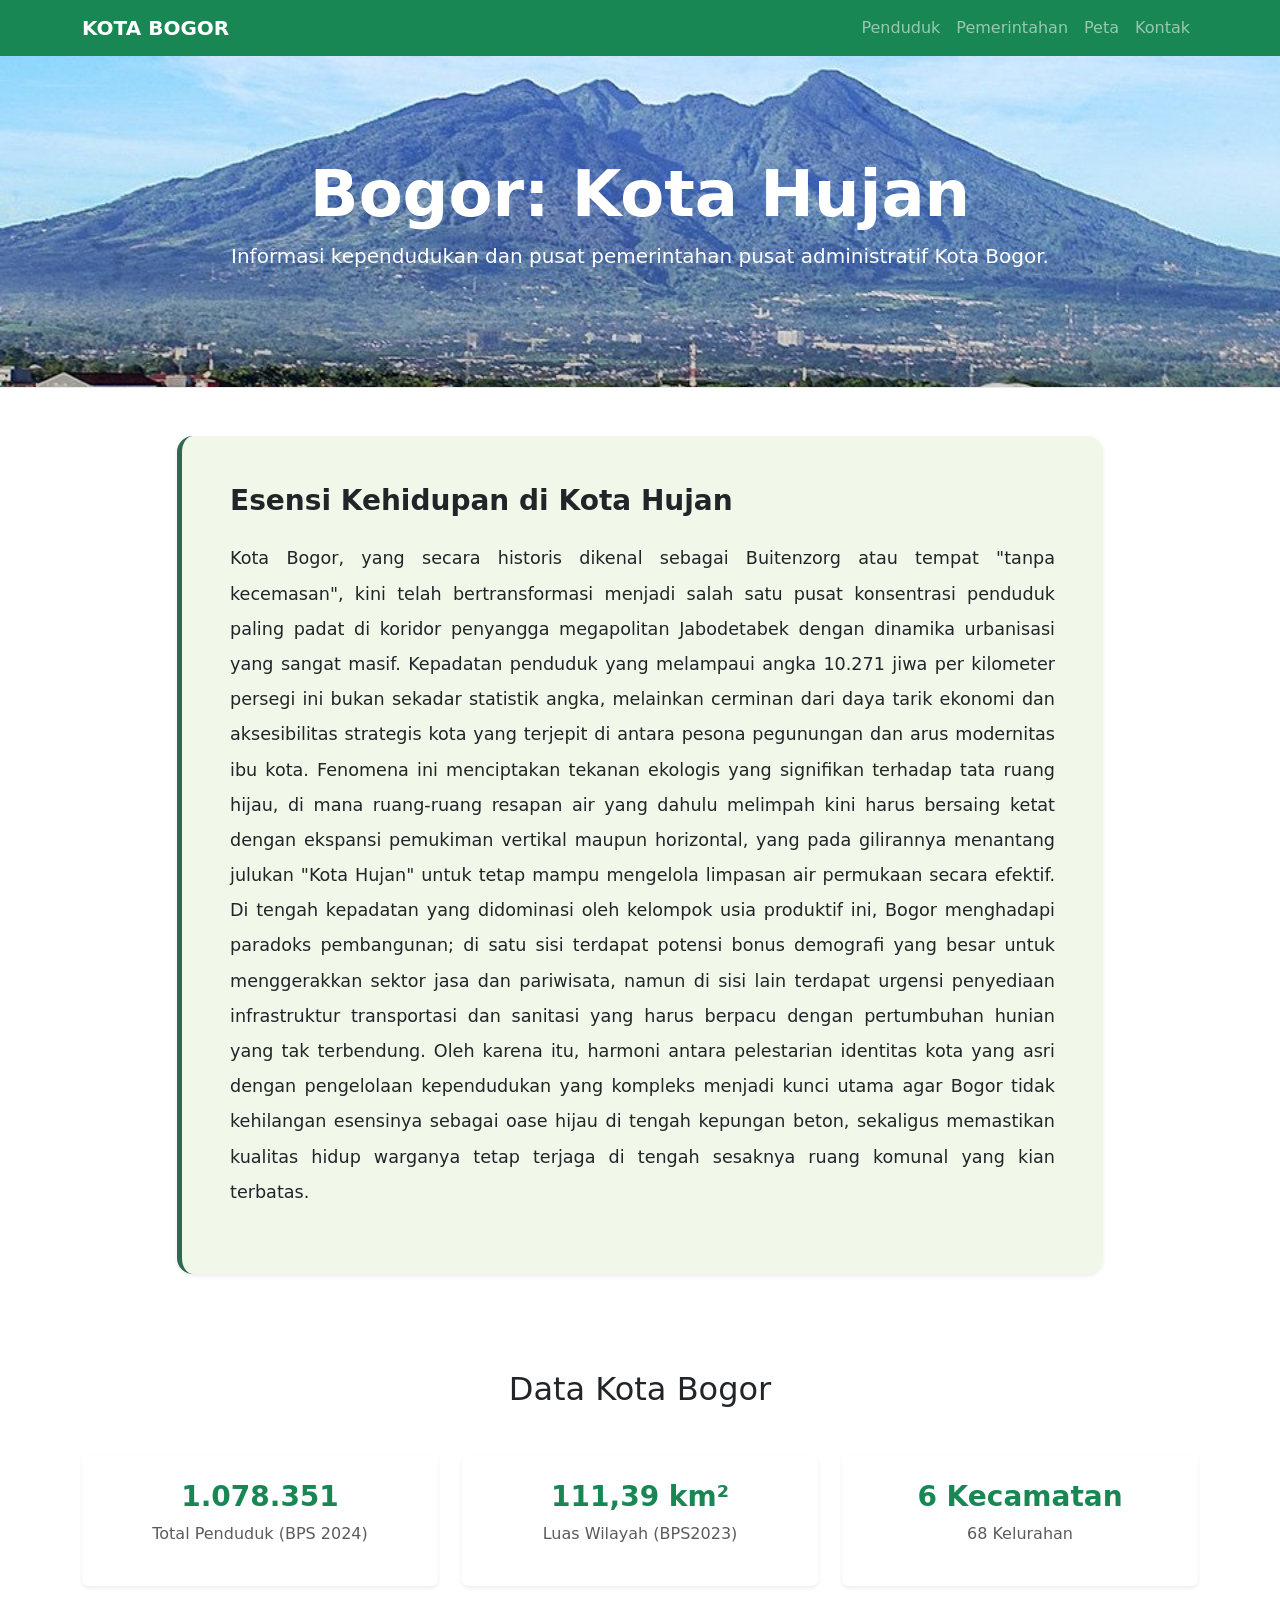
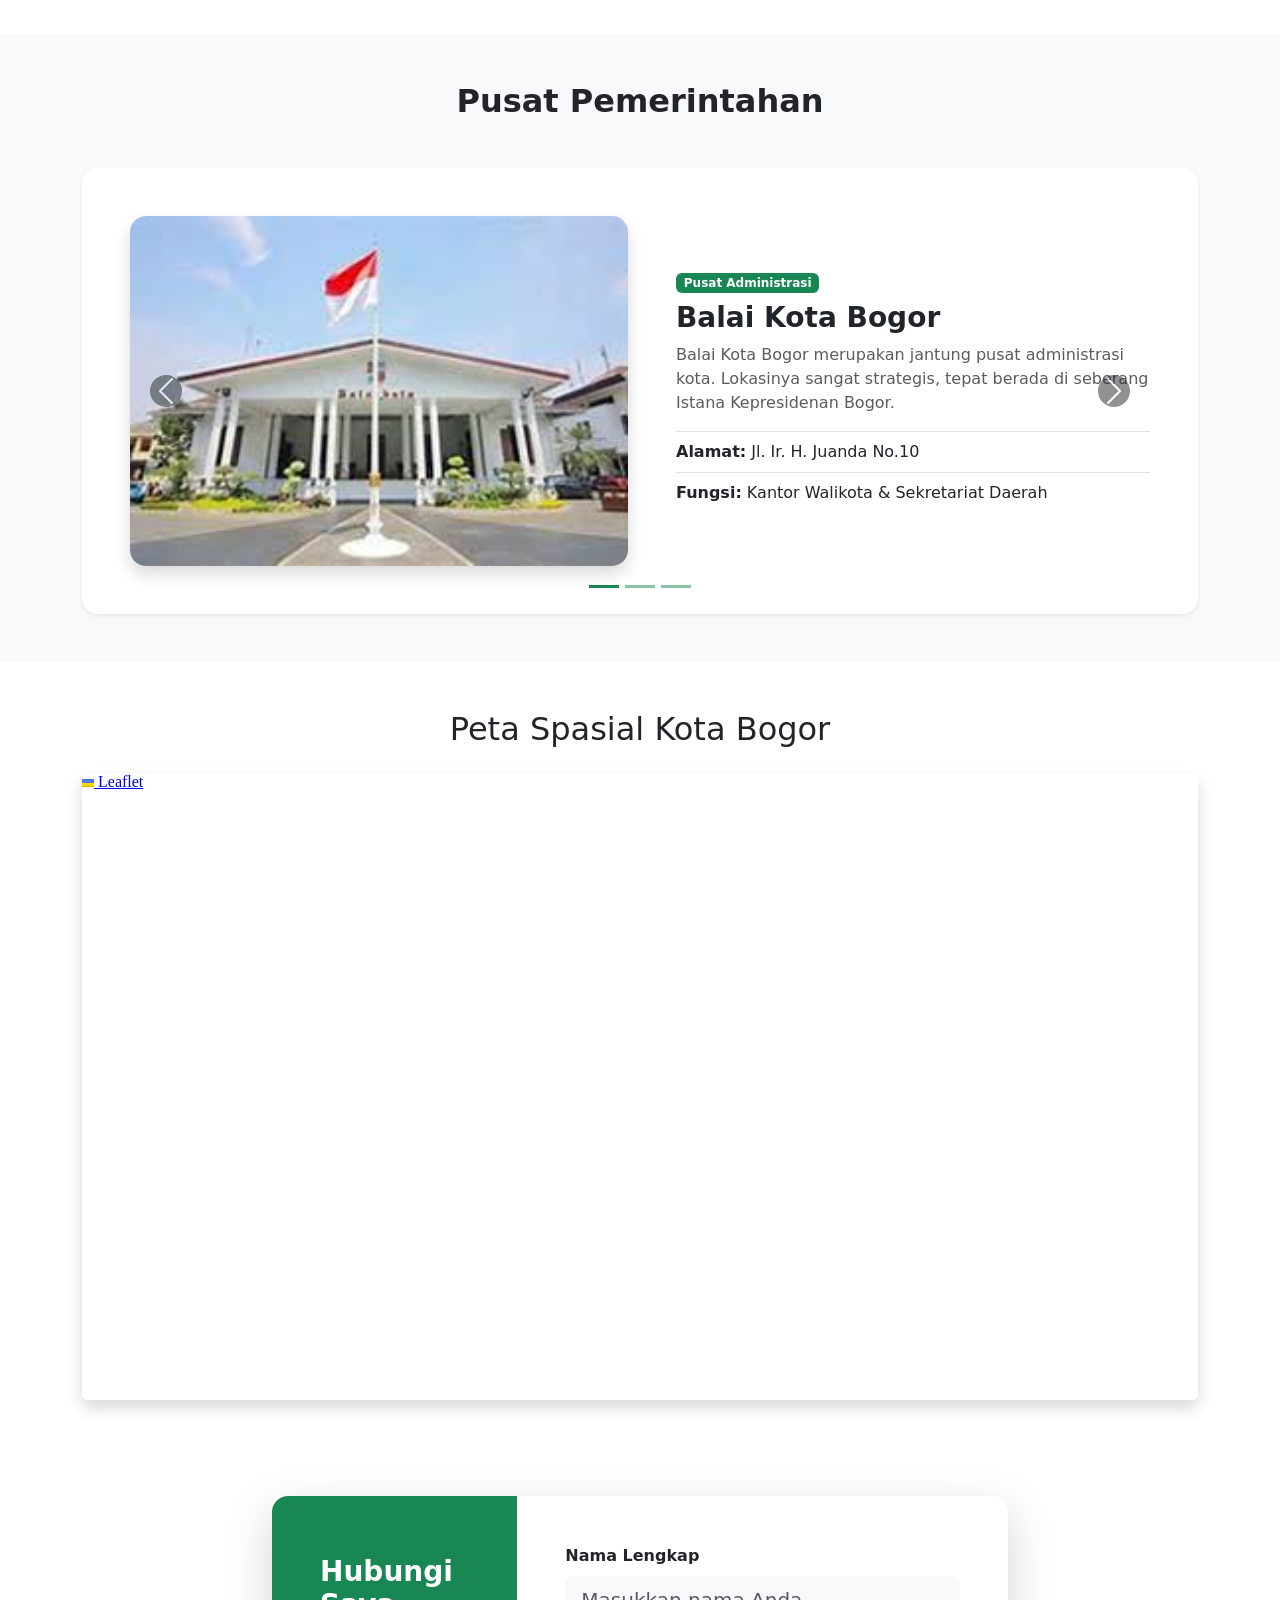
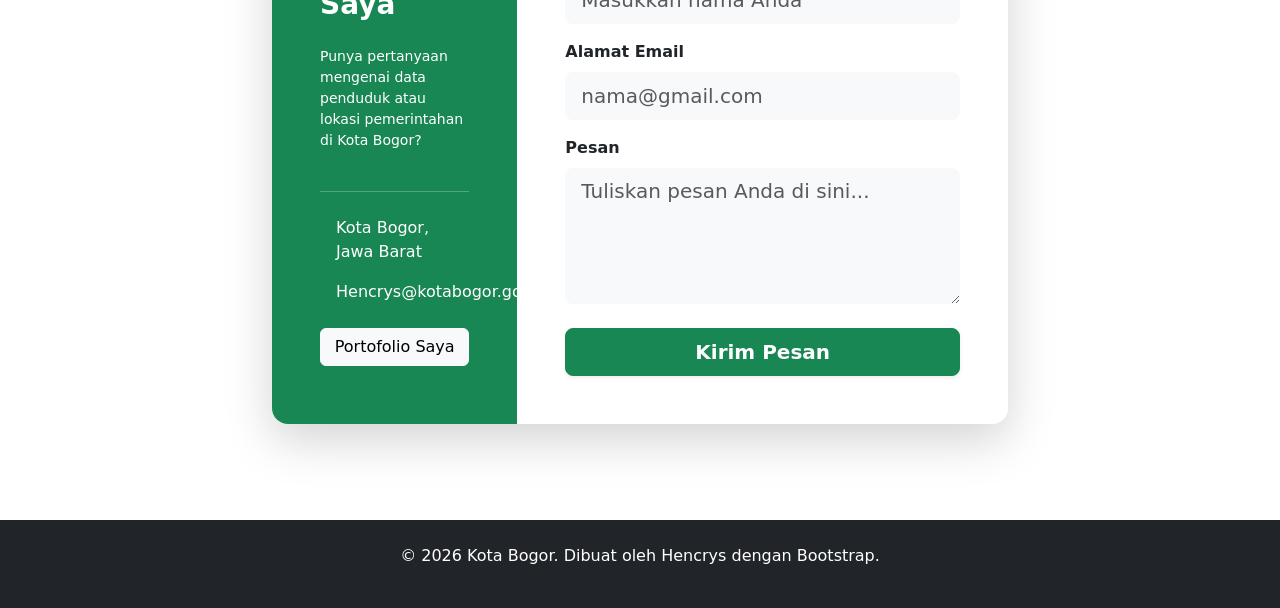
==== index.html @ b0afe28a "Add files via upload" ====
<!doctype html>
<html lang="id">
  <head>
    <meta charset="UTF-8" />
    <meta name="viewport" content="width=device-width, initial-scale=1.0" />
    <title>Profil Kota Bogor - Pemerintahan & Penduduk</title>
    <link rel="stylesheet" href="style.css" />
    <link href="https://cdn.jsdelivr.net/npm/bootstrap@5.3.8/dist/css/bootstrap.min.css" rel="stylesheet" integrity="sha384-sRIl4kxILFvY47J16cr9ZwB07vP4J8+LH7qKQnuqkuIAvNWLzeN8tE5YBujZqJLB" crossorigin="anonymous" />
    <title>Bootstrap demo</title>
  </head>
  <body>
    <nav class="navbar navbar-expand-lg navbar-dark bg-success sticky-top">
      <div class="container">
        <a class="navbar-brand fw-bold" href="#">KOTA BOGOR</a>
        <button class="navbar-toggler" type="button" data-bs-toggle="collapse" data-bs-target="#navbarNav">
          <span class="navbar-toggler-icon"></span>
        </button>
        <div class="collapse navbar-collapse" id="navbarNav">
          <ul class="navbar-nav ms-auto">
            <li class="nav-item"><a class="nav-link" href="#penduduk">Penduduk</a></li>
            <li class="nav-item"><a class="nav-link" href="#pemerintahan">Pemerintahan</a></li>
            <li class="nav-item"><a class="nav-link" href="#peta">Peta</a></li>
            <li class="nav-item"><a class="nav-link" href="#contact">Kontak</a></li>
          </ul>
        </div>
      </div>
    </nav>

    <header class="hero-section text-center">
      <div class="container">
        <h1 class="display-3 fw-bold">Bogor: Kota Hujan</h1>
        <p class="lead">Informasi kependudukan dan pusat pemerintahan pusat administratif Kota Bogor.</p>
      </div>
    </header>

    <section class="py-5" style="background-color: #ffffff; border-top: 1px solid #e9ecef">
      <div class="container">
        <div class="row">
          <div class="col-lg-10 mx-auto">
            <div class="p-4 p-md-5 rounded-4 shadow-sm" style="background-color: #f1f8e9; border-left: 5px solid #2d6a4f">
              <h3 class="fw-bold text-bogor mb-4">Esensi Kehidupan di Kota Hujan</h3>
              <p class="lead text-dark lh-lg" style="text-align: justify; font-size: 1.1rem">
                Kota Bogor, yang secara historis dikenal sebagai Buitenzorg atau tempat "tanpa kecemasan", kini telah bertransformasi menjadi salah satu pusat konsentrasi penduduk paling padat di koridor penyangga megapolitan Jabodetabek
                dengan dinamika urbanisasi yang sangat masif. Kepadatan penduduk yang melampaui angka 10.271 jiwa per kilometer persegi ini bukan sekadar statistik angka, melainkan cerminan dari daya tarik ekonomi dan aksesibilitas
                strategis kota yang terjepit di antara pesona pegunungan dan arus modernitas ibu kota. Fenomena ini menciptakan tekanan ekologis yang signifikan terhadap tata ruang hijau, di mana ruang-ruang resapan air yang dahulu melimpah
                kini harus bersaing ketat dengan ekspansi pemukiman vertikal maupun horizontal, yang pada gilirannya menantang julukan "Kota Hujan" untuk tetap mampu mengelola limpasan air permukaan secara efektif. Di tengah kepadatan yang
                didominasi oleh kelompok usia produktif ini, Bogor menghadapi paradoks pembangunan; di satu sisi terdapat potensi bonus demografi yang besar untuk menggerakkan sektor jasa dan pariwisata, namun di sisi lain terdapat urgensi
                penyediaan infrastruktur transportasi dan sanitasi yang harus berpacu dengan pertumbuhan hunian yang tak terbendung. Oleh karena itu, harmoni antara pelestarian identitas kota yang asri dengan pengelolaan kependudukan yang
                kompleks menjadi kunci utama agar Bogor tidak kehilangan esensinya sebagai oase hijau di tengah kepungan beton, sekaligus memastikan kualitas hidup warganya tetap terjaga di tengah sesaknya ruang komunal yang kian terbatas.
              </p>
            </div>
          </div>
        </div>
      </div>
    </section>

    <section id="penduduk" class="py-5">
      <div class="container">
        <h2 class="text-center mb-5">Data Kota Bogor</h2>
        <div class="row g-4 text-center">
          <div class="col-md-4">
            <div class="card card-stats border-0 shadow-sm p-4">
              <h3 class="text-success fw-bold">1.078.351</h3>
              <p class="text-muted">Total Penduduk (BPS 2024)</p>
            </div>
          </div>
          <div class="col-md-4">
            <div class="card card-stats border-0 shadow-sm p-4">
              <h3 class="text-success fw-bold">111,39 km²</h3>
              <p class="text-muted">Luas Wilayah (BPS2023)</p>
            </div>
          </div>
          <div class="col-md-4">
            <div class="card card-stats border-0 shadow-sm p-4">
              <h3 class="text-success fw-bold">6 Kecamatan</h3>
              <p class="text-muted">68 Kelurahan</p>
            </div>
          </div>
        </div>
      </div>
    </section>

    <section id="pemerintahan" class="py-5 bg-light">
      <div class="container">
        <h2 class="text-center mb-5 fw-bold">Pusat Pemerintahan</h2>

        <div id="pemerintahanCarousel" class="carousel slide" data-bs-ride="carousel">
          <div class="carousel-indicators">
            <button type="button" data-bs-target="#pemerintahanCarousel" data-bs-slide-to="0" class="active bg-success" aria-current="true" aria-label="Slide 1"></button>
            <button type="button" data-bs-target="#pemerintahanCarousel" data-bs-slide-to="1" class="bg-success" aria-label="Slide 2"></button>
            <button type="button" data-bs-target="#pemerintahanCarousel" data-bs-slide-to="2" class="bg-success" aria-label="Slide 3"></button>
          </div>

          <div class="carousel-inner shadow-sm bg-white rounded-4 p-4 p-lg-5">
            <div class="carousel-item active" data-bs-interval="5000">
              <div class="row align-items-center">
                <div class="col-lg-6">
                  <img src="balai_kota.jpg" class="img-fluid rounded-4 shadow" alt="Balai Kota Bogor" style="height: 350px; width: 100%; object-fit: cover" />
                </div>
                <div class="col-lg-6">
                  <div class="ps-lg-4 mt-4 mt-lg-0">
                    <span class="badge bg-success mb-2">Pusat Administrasi</span>
                    <h3 class="fw-bold">Balai Kota Bogor</h3>
                    <p class="text-muted">Balai Kota Bogor merupakan jantung pusat administrasi kota. Lokasinya sangat strategis, tepat berada di seberang Istana Kepresidenan Bogor.</p>
                    <ul class="list-group list-group-flush border-top">
                      <li class="list-group-item bg-transparent px-0"><strong>Alamat:</strong> Jl. Ir. H. Juanda No.10</li>
                      <li class="list-group-item bg-transparent px-0"><strong>Fungsi:</strong> Kantor Walikota & Sekretariat Daerah</li>
                    </ul>
                  </div>
                </div>
              </div>
            </div>

            <div class="carousel-item" data-bs-interval="5000">
              <div class="row align-items-center">
                <div class="col-lg-6">
                  <img src="DPRD.jpg" class="img-fluid rounded-4 shadow" alt="Gedung DPRD" style="height: 350px; width: 100%; object-fit: cover" />
                </div>
                <div class="col-lg-6">
                  <div class="ps-lg-4 mt-4 mt-lg-0">
                    <span class="badge bg-primary mb-2">Legislatif</span>
                    <h3 class="fw-bold">Gedung DPRD Kota Bogor</h3>
                    <p class="text-muted">Tempat para wakil rakyat merumuskan kebijakan daerah. Gedung ini memiliki fasilitas modern untuk mendukung kegiatan legislasi.</p>
                    <ul class="list-group list-group-flush border-top">
                      <li class="list-group-item bg-transparent px-0"><strong>Alamat:</strong> Jl. Pemuda No.189, Tanah Sareal</li>
                      <li class="list-group-item bg-transparent px-0"><strong>Fungsi:</strong> Kantor Legislatif & Rapat Paripurna</li>
                    </ul>
                  </div>
                </div>
              </div>
            </div>

            <div class="carousel-item" data-bs-interval="5000">
              <div class="row align-items-center">
                <div class="col-lg-6">
                  <img src="Polres.png" class="img-fluid rounded-4 shadow" alt="Bappeda" style="height: 350px; width: 100%; object-fit: cover" />
                </div>
                <div class="col-lg-6">
                  <div class="ps-lg-4 mt-4 mt-lg-0">
                    <span class="badge bg-warning text-dark mb-2">Keamanan</span>
                    <h3 class="fw-bold">Polres Bogor Kota</h3>
                    <p class="text-muted">Pusat komando kepolisian resor kota yang bertanggung jawab atas keamanan, ketertiban masyarakat, dan penegakan hukum di wilayah hukum Kota Bogor.</p>
                    <ul class="list-group list-group-flush border-top">
                      <li class="list-group-item bg-transparent px-0"><strong>Alamat:</strong> Jl. Kapten Muslihat No.18</li>
                      <li class="list-group-item bg-transparent px-0"><strong>Layanan:</strong> SIM, SKCK, & Pengaduan Masyarakat</li>
                    </ul>
                  </div>
                </div>
              </div>
            </div>
          </div>

          <button class="carousel-control-prev" type="button" data-bs-target="#pemerintahanCarousel" data-bs-slide="prev">
            <span class="carousel-control-prev-icon p-3 bg-dark rounded-circle" aria-hidden="true" style="width: 20px; height: 20px"></span>
            <span class="visually-hidden">Previous</span>
          </button>
          <button class="carousel-control-next" type="button" data-bs-target="#pemerintahanCarousel" data-bs-slide="next">
            <span class="carousel-control-next-icon p-3 bg-dark rounded-circle" aria-hidden="true" style="width: 20px; height: 20px"></span>
            <span class="visually-hidden">Next</span>
          </button>
        </div>
      </div>
    </section>

    <section id="peta" class="py-5">
      <div class="container">
        <h2 class="text-center mb-4">Peta Spasial Kota Bogor</h2>
        <div class="ratio ratio-16x9 shadow rounded overflow-hidden">
          <iframe src="qgis_bogor/index.html" title="Peta Bogor"></iframe>
        </div>
      </div>
    </section>

    <section id="contact" class="py-5">
      <div class="container">
        <div class="row justify-content-center">
          <div class="col-lg-8">
            <div class="card border-0 shadow-lg rounded-4 overflow-hidden">
              <div class="row g-0">
                <div class="col-md-4 bg-success text-white p-5 d-flex flex-column justify-content-center">
                  <h3 class="fw-bold mb-4">Hubungi Saya</h3>
                  <p class="small">Punya pertanyaan mengenai data penduduk atau lokasi pemerintahan di Kota Bogor?</p>
                  <hr class="my-4" />
                  <div class="d-flex mb-3">
                    <i class="bi bi-geo-alt-fill me-3"></i>
                    <span>Kota Bogor, Jawa Barat</span>
                  </div>
                  <div class="d-flex">
                    <i class="bi bi-envelope-fill me-3"></i>
                    <span>Hencrys@kotabogor.go.id</span>
                  </div>
                  <div>
                    <i class="bi bi-envelope-fill me-3"></i>
                  </div>
                  <a href="portofolio/index.html" class="btn btn-light">Portofolio Saya</a>
                </div>

                <div class="col-md-8 p-5 bg-white">
                  <form action="https://formspree.io/f/your-id-here" method="POST">
                    <div class="mb-3">
                      <label for="name" class="form-label fw-semibold">Nama Lengkap</label>
                      <input type="text" name="name" class="form-control form-control-lg bg-light border-0" id="name" placeholder="Masukkan nama Anda" required />
                    </div>
                    <div class="mb-3">
                      <label for="email" class="form-label fw-semibold">Alamat Email</label>
                      <input type="email" name="email" class="form-control form-control-lg bg-light border-0" id="email" placeholder="nama@gmail.com" required />
                    </div>
                    <div class="mb-4">
                      <label for="message" class="form-label fw-semibold">Pesan</label>
                      <textarea name="message" class="form-control form-control-lg bg-light border-0" id="message" rows="4" placeholder="Tuliskan pesan Anda di sini..." required></textarea>
                    </div>
                    <button type="submit" class="btn btn-success btn-lg w-100 fw-bold shadow-sm">Kirim Pesan</button>
                  </form>
                </div>
              </div>
            </div>
          </div>
        </div>
      </div>
    </section>

    <footer class="bg-dark text-white py-4 mt-5">
      <div class="container text-center">
        <p>&copy; 2026 Kota Bogor. Dibuat oleh Hencrys dengan Bootstrap.</p>
      </div>
    </footer>

    <script src="https://cdn.jsdelivr.net/npm/bootstrap@5.3.0/dist/js/bootstrap.bundle.min.js"></script>
  </body>
</html>
---- style.css ----
.hero-section {
  background: url(./banner_kota_bogor.jpg);
  background-size: cover;
  color: white;
  padding: 100px 0;
}
.card-stats {
  transition: transform 0.3s;
}
.card-stats:hover {
  transform: translateY(-10px);
}
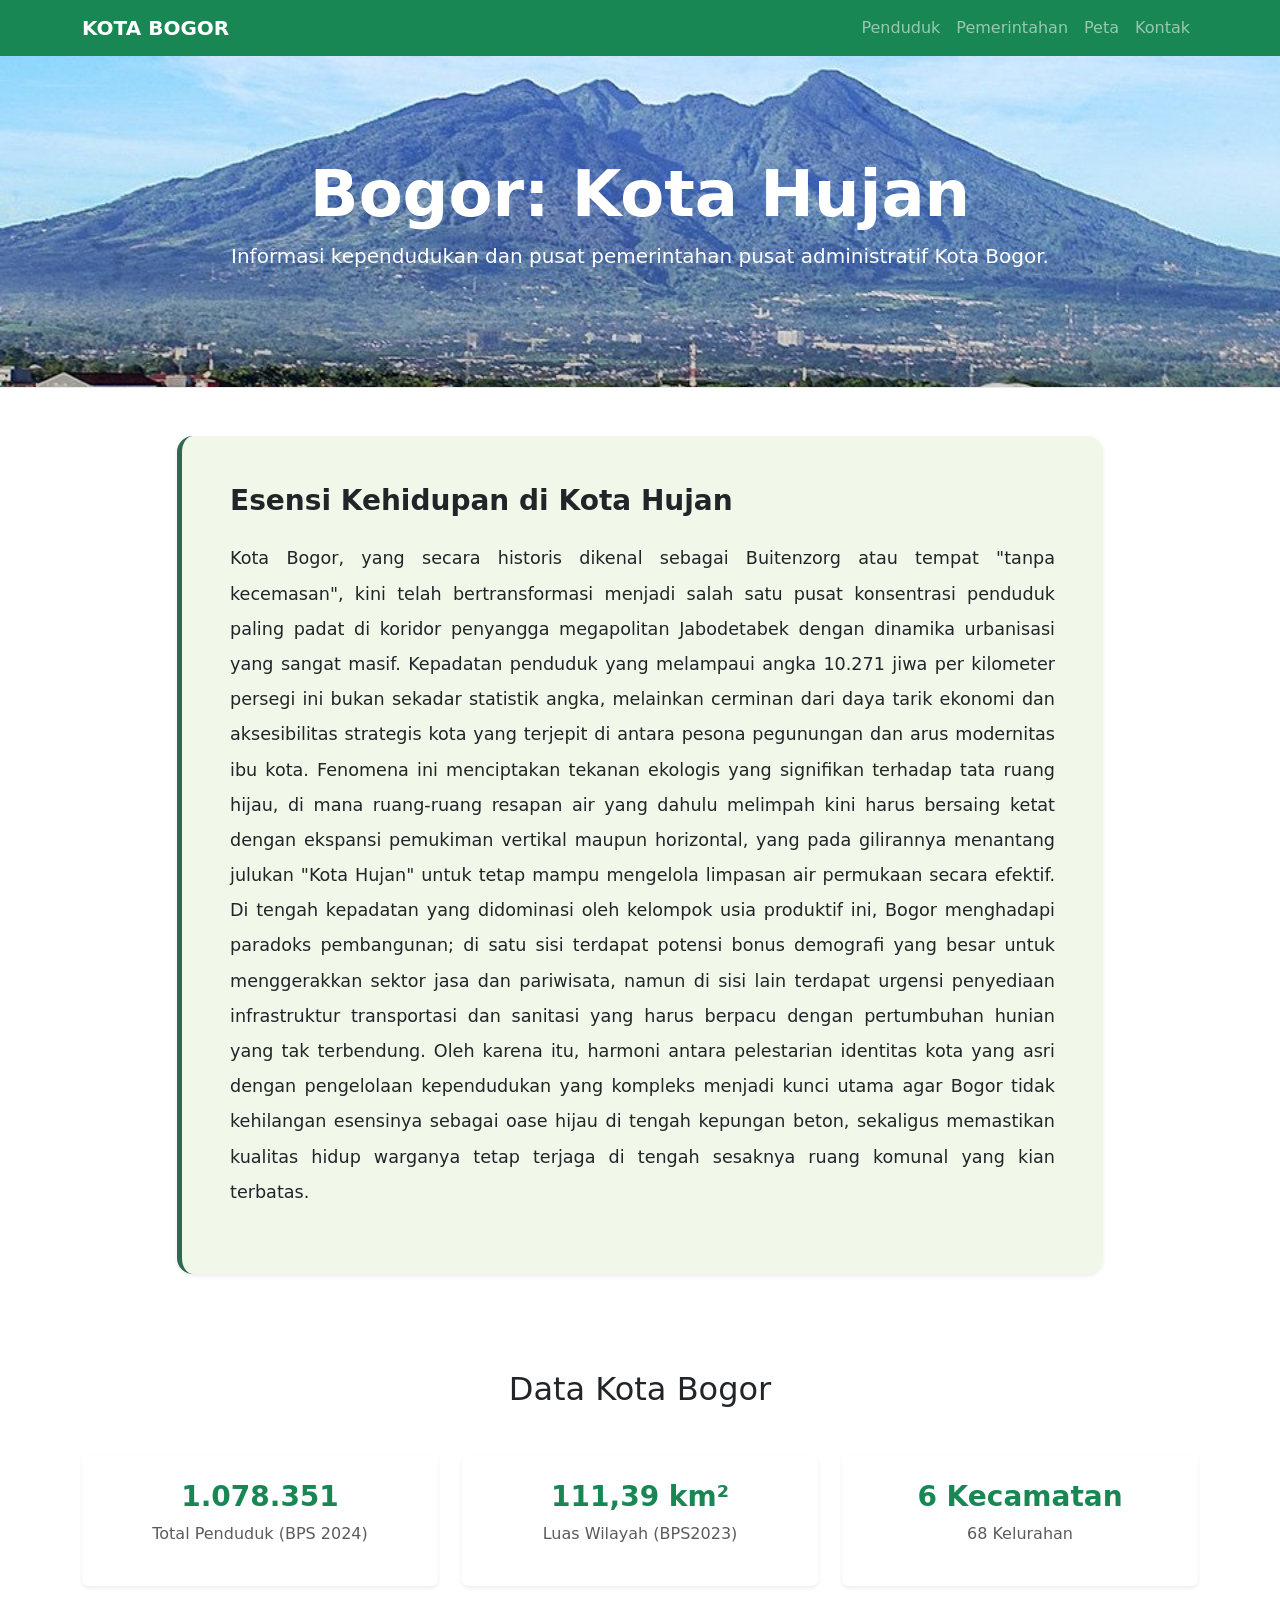
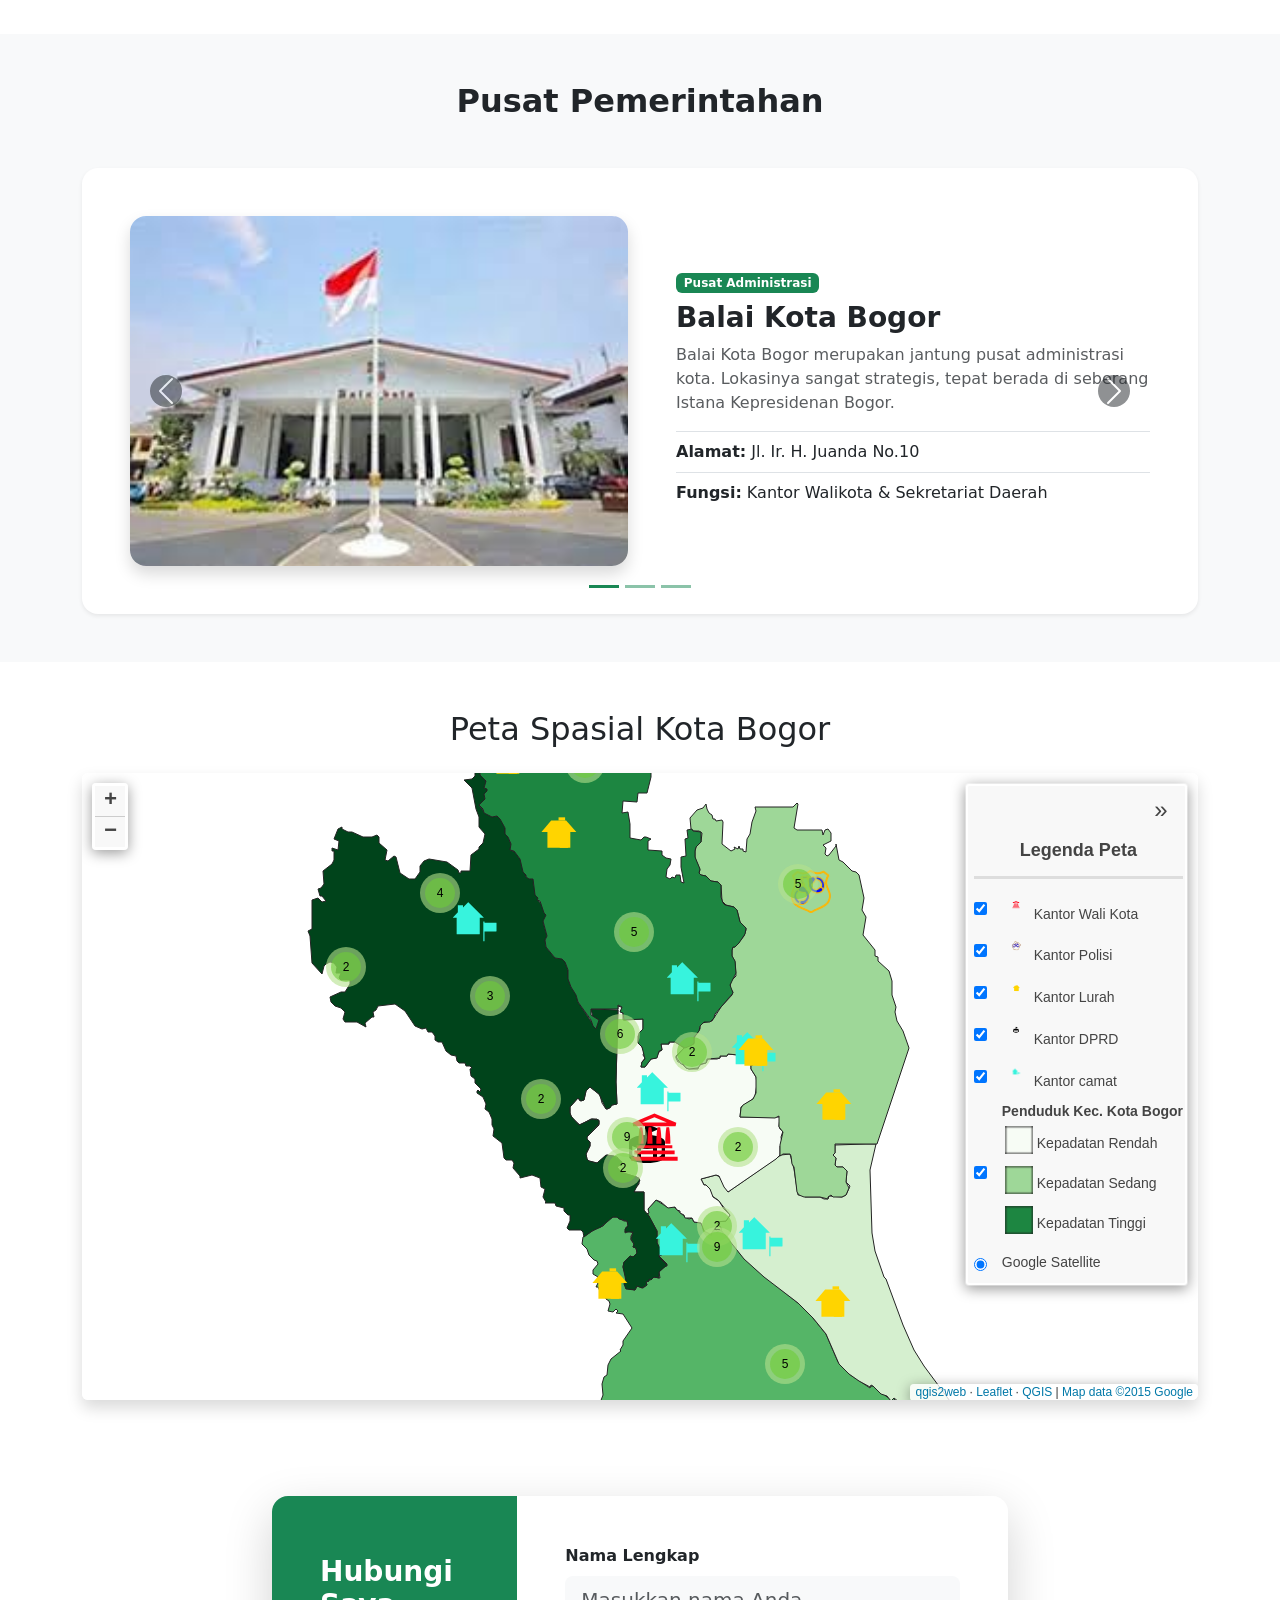
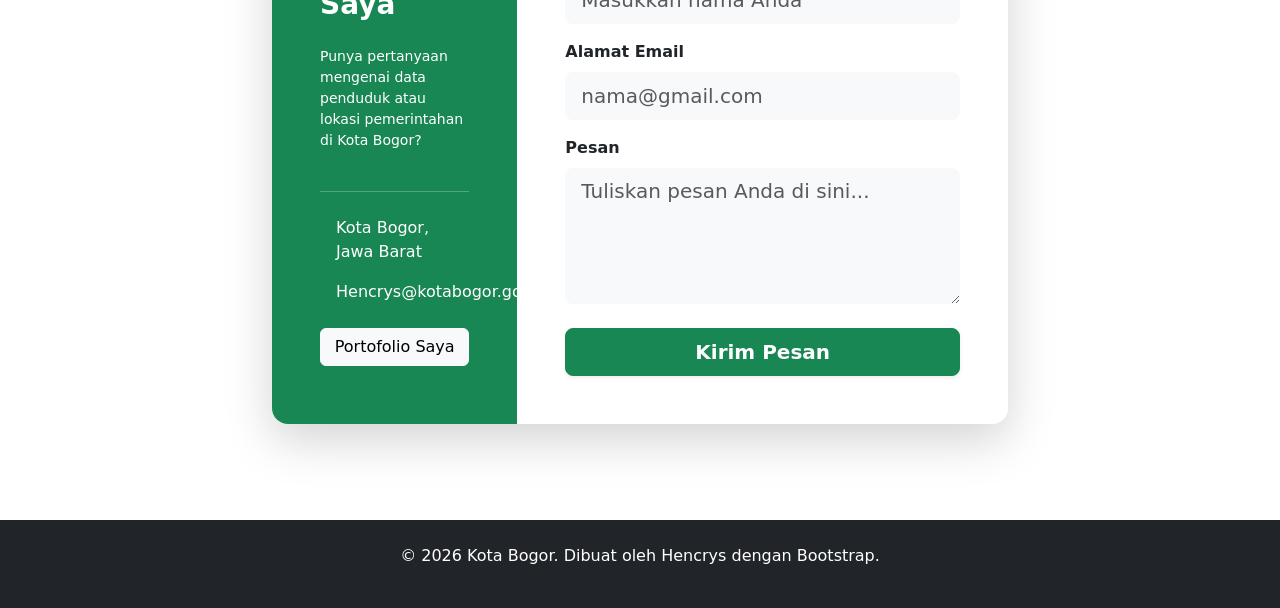
==== commit edf99f7e: "baru" ====
--- a/index.html
+++ b/index.html
@@ -1,230 +1,230 @@
-<!doctype html>
-<html lang="id">
-  <head>
-    <meta charset="UTF-8" />
-    <meta name="viewport" content="width=device-width, initial-scale=1.0" />
-    <title>Profil Kota Bogor - Pemerintahan & Penduduk</title>
-    <link rel="stylesheet" href="style.css" />
-    <link href="https://cdn.jsdelivr.net/npm/bootstrap@5.3.8/dist/css/bootstrap.min.css" rel="stylesheet" integrity="sha384-sRIl4kxILFvY47J16cr9ZwB07vP4J8+LH7qKQnuqkuIAvNWLzeN8tE5YBujZqJLB" crossorigin="anonymous" />
-    <title>Bootstrap demo</title>
-  </head>
-  <body>
-    <nav class="navbar navbar-expand-lg navbar-dark bg-success sticky-top">
-      <div class="container">
-        <a class="navbar-brand fw-bold" href="#">KOTA BOGOR</a>
-        <button class="navbar-toggler" type="button" data-bs-toggle="collapse" data-bs-target="#navbarNav">
-          <span class="navbar-toggler-icon"></span>
-        </button>
-        <div class="collapse navbar-collapse" id="navbarNav">
-          <ul class="navbar-nav ms-auto">
-            <li class="nav-item"><a class="nav-link" href="#penduduk">Penduduk</a></li>
-            <li class="nav-item"><a class="nav-link" href="#pemerintahan">Pemerintahan</a></li>
-            <li class="nav-item"><a class="nav-link" href="#peta">Peta</a></li>
-            <li class="nav-item"><a class="nav-link" href="#contact">Kontak</a></li>
-          </ul>
-        </div>
-      </div>
-    </nav>
-
-    <header class="hero-section text-center">
-      <div class="container">
-        <h1 class="display-3 fw-bold">Bogor: Kota Hujan</h1>
-        <p class="lead">Informasi kependudukan dan pusat pemerintahan pusat administratif Kota Bogor.</p>
-      </div>
-    </header>
-
-    <section class="py-5" style="background-color: #ffffff; border-top: 1px solid #e9ecef">
-      <div class="container">
-        <div class="row">
-          <div class="col-lg-10 mx-auto">
-            <div class="p-4 p-md-5 rounded-4 shadow-sm" style="background-color: #f1f8e9; border-left: 5px solid #2d6a4f">
-              <h3 class="fw-bold text-bogor mb-4">Esensi Kehidupan di Kota Hujan</h3>
-              <p class="lead text-dark lh-lg" style="text-align: justify; font-size: 1.1rem">
-                Kota Bogor, yang secara historis dikenal sebagai Buitenzorg atau tempat "tanpa kecemasan", kini telah bertransformasi menjadi salah satu pusat konsentrasi penduduk paling padat di koridor penyangga megapolitan Jabodetabek
-                dengan dinamika urbanisasi yang sangat masif. Kepadatan penduduk yang melampaui angka 10.271 jiwa per kilometer persegi ini bukan sekadar statistik angka, melainkan cerminan dari daya tarik ekonomi dan aksesibilitas
-                strategis kota yang terjepit di antara pesona pegunungan dan arus modernitas ibu kota. Fenomena ini menciptakan tekanan ekologis yang signifikan terhadap tata ruang hijau, di mana ruang-ruang resapan air yang dahulu melimpah
-                kini harus bersaing ketat dengan ekspansi pemukiman vertikal maupun horizontal, yang pada gilirannya menantang julukan "Kota Hujan" untuk tetap mampu mengelola limpasan air permukaan secara efektif. Di tengah kepadatan yang
-                didominasi oleh kelompok usia produktif ini, Bogor menghadapi paradoks pembangunan; di satu sisi terdapat potensi bonus demografi yang besar untuk menggerakkan sektor jasa dan pariwisata, namun di sisi lain terdapat urgensi
-                penyediaan infrastruktur transportasi dan sanitasi yang harus berpacu dengan pertumbuhan hunian yang tak terbendung. Oleh karena itu, harmoni antara pelestarian identitas kota yang asri dengan pengelolaan kependudukan yang
-                kompleks menjadi kunci utama agar Bogor tidak kehilangan esensinya sebagai oase hijau di tengah kepungan beton, sekaligus memastikan kualitas hidup warganya tetap terjaga di tengah sesaknya ruang komunal yang kian terbatas.
-              </p>
-            </div>
-          </div>
-        </div>
-      </div>
-    </section>
-
-    <section id="penduduk" class="py-5">
-      <div class="container">
-        <h2 class="text-center mb-5">Data Kota Bogor</h2>
-        <div class="row g-4 text-center">
-          <div class="col-md-4">
-            <div class="card card-stats border-0 shadow-sm p-4">
-              <h3 class="text-success fw-bold">1.078.351</h3>
-              <p class="text-muted">Total Penduduk (BPS 2024)</p>
-            </div>
-          </div>
-          <div class="col-md-4">
-            <div class="card card-stats border-0 shadow-sm p-4">
-              <h3 class="text-success fw-bold">111,39 km²</h3>
-              <p class="text-muted">Luas Wilayah (BPS2023)</p>
-            </div>
-          </div>
-          <div class="col-md-4">
-            <div class="card card-stats border-0 shadow-sm p-4">
-              <h3 class="text-success fw-bold">6 Kecamatan</h3>
-              <p class="text-muted">68 Kelurahan</p>
-            </div>
-          </div>
-        </div>
-      </div>
-    </section>
-
-    <section id="pemerintahan" class="py-5 bg-light">
-      <div class="container">
-        <h2 class="text-center mb-5 fw-bold">Pusat Pemerintahan</h2>
-
-        <div id="pemerintahanCarousel" class="carousel slide" data-bs-ride="carousel">
-          <div class="carousel-indicators">
-            <button type="button" data-bs-target="#pemerintahanCarousel" data-bs-slide-to="0" class="active bg-success" aria-current="true" aria-label="Slide 1"></button>
-            <button type="button" data-bs-target="#pemerintahanCarousel" data-bs-slide-to="1" class="bg-success" aria-label="Slide 2"></button>
-            <button type="button" data-bs-target="#pemerintahanCarousel" data-bs-slide-to="2" class="bg-success" aria-label="Slide 3"></button>
-          </div>
-
-          <div class="carousel-inner shadow-sm bg-white rounded-4 p-4 p-lg-5">
-            <div class="carousel-item active" data-bs-interval="5000">
-              <div class="row align-items-center">
-                <div class="col-lg-6">
-                  <img src="balai_kota.jpg" class="img-fluid rounded-4 shadow" alt="Balai Kota Bogor" style="height: 350px; width: 100%; object-fit: cover" />
-                </div>
-                <div class="col-lg-6">
-                  <div class="ps-lg-4 mt-4 mt-lg-0">
-                    <span class="badge bg-success mb-2">Pusat Administrasi</span>
-                    <h3 class="fw-bold">Balai Kota Bogor</h3>
-                    <p class="text-muted">Balai Kota Bogor merupakan jantung pusat administrasi kota. Lokasinya sangat strategis, tepat berada di seberang Istana Kepresidenan Bogor.</p>
-                    <ul class="list-group list-group-flush border-top">
-                      <li class="list-group-item bg-transparent px-0"><strong>Alamat:</strong> Jl. Ir. H. Juanda No.10</li>
-                      <li class="list-group-item bg-transparent px-0"><strong>Fungsi:</strong> Kantor Walikota & Sekretariat Daerah</li>
-                    </ul>
-                  </div>
-                </div>
-              </div>
-            </div>
-
-            <div class="carousel-item" data-bs-interval="5000">
-              <div class="row align-items-center">
-                <div class="col-lg-6">
-                  <img src="DPRD.jpg" class="img-fluid rounded-4 shadow" alt="Gedung DPRD" style="height: 350px; width: 100%; object-fit: cover" />
-                </div>
-                <div class="col-lg-6">
-                  <div class="ps-lg-4 mt-4 mt-lg-0">
-                    <span class="badge bg-primary mb-2">Legislatif</span>
-                    <h3 class="fw-bold">Gedung DPRD Kota Bogor</h3>
-                    <p class="text-muted">Tempat para wakil rakyat merumuskan kebijakan daerah. Gedung ini memiliki fasilitas modern untuk mendukung kegiatan legislasi.</p>
-                    <ul class="list-group list-group-flush border-top">
-                      <li class="list-group-item bg-transparent px-0"><strong>Alamat:</strong> Jl. Pemuda No.189, Tanah Sareal</li>
-                      <li class="list-group-item bg-transparent px-0"><strong>Fungsi:</strong> Kantor Legislatif & Rapat Paripurna</li>
-                    </ul>
-                  </div>
-                </div>
-              </div>
-            </div>
-
-            <div class="carousel-item" data-bs-interval="5000">
-              <div class="row align-items-center">
-                <div class="col-lg-6">
-                  <img src="Polres.png" class="img-fluid rounded-4 shadow" alt="Bappeda" style="height: 350px; width: 100%; object-fit: cover" />
-                </div>
-                <div class="col-lg-6">
-                  <div class="ps-lg-4 mt-4 mt-lg-0">
-                    <span class="badge bg-warning text-dark mb-2">Keamanan</span>
-                    <h3 class="fw-bold">Polres Bogor Kota</h3>
-                    <p class="text-muted">Pusat komando kepolisian resor kota yang bertanggung jawab atas keamanan, ketertiban masyarakat, dan penegakan hukum di wilayah hukum Kota Bogor.</p>
-                    <ul class="list-group list-group-flush border-top">
-                      <li class="list-group-item bg-transparent px-0"><strong>Alamat:</strong> Jl. Kapten Muslihat No.18</li>
-                      <li class="list-group-item bg-transparent px-0"><strong>Layanan:</strong> SIM, SKCK, & Pengaduan Masyarakat</li>
-                    </ul>
-                  </div>
-                </div>
-              </div>
-            </div>
-          </div>
-
-          <button class="carousel-control-prev" type="button" data-bs-target="#pemerintahanCarousel" data-bs-slide="prev">
-            <span class="carousel-control-prev-icon p-3 bg-dark rounded-circle" aria-hidden="true" style="width: 20px; height: 20px"></span>
-            <span class="visually-hidden">Previous</span>
-          </button>
-          <button class="carousel-control-next" type="button" data-bs-target="#pemerintahanCarousel" data-bs-slide="next">
-            <span class="carousel-control-next-icon p-3 bg-dark rounded-circle" aria-hidden="true" style="width: 20px; height: 20px"></span>
-            <span class="visually-hidden">Next</span>
-          </button>
-        </div>
-      </div>
-    </section>
-
-    <section id="peta" class="py-5">
-      <div class="container">
-        <h2 class="text-center mb-4">Peta Spasial Kota Bogor</h2>
-        <div class="ratio ratio-16x9 shadow rounded overflow-hidden">
-          <iframe src="qgis_bogor/index.html" title="Peta Bogor"></iframe>
-        </div>
-      </div>
-    </section>
-
-    <section id="contact" class="py-5">
-      <div class="container">
-        <div class="row justify-content-center">
-          <div class="col-lg-8">
-            <div class="card border-0 shadow-lg rounded-4 overflow-hidden">
-              <div class="row g-0">
-                <div class="col-md-4 bg-success text-white p-5 d-flex flex-column justify-content-center">
-                  <h3 class="fw-bold mb-4">Hubungi Saya</h3>
-                  <p class="small">Punya pertanyaan mengenai data penduduk atau lokasi pemerintahan di Kota Bogor?</p>
-                  <hr class="my-4" />
-                  <div class="d-flex mb-3">
-                    <i class="bi bi-geo-alt-fill me-3"></i>
-                    <span>Kota Bogor, Jawa Barat</span>
-                  </div>
-                  <div class="d-flex">
-                    <i class="bi bi-envelope-fill me-3"></i>
-                    <span>Hencrys@kotabogor.go.id</span>
-                  </div>
-                  <div>
-                    <i class="bi bi-envelope-fill me-3"></i>
-                  </div>
-                  <a href="portofolio/index.html" class="btn btn-light">Portofolio Saya</a>
-                </div>
-
-                <div class="col-md-8 p-5 bg-white">
-                  <form action="https://formspree.io/f/your-id-here" method="POST">
-                    <div class="mb-3">
-                      <label for="name" class="form-label fw-semibold">Nama Lengkap</label>
-                      <input type="text" name="name" class="form-control form-control-lg bg-light border-0" id="name" placeholder="Masukkan nama Anda" required />
-                    </div>
-                    <div class="mb-3">
-                      <label for="email" class="form-label fw-semibold">Alamat Email</label>
-                      <input type="email" name="email" class="form-control form-control-lg bg-light border-0" id="email" placeholder="nama@gmail.com" required />
-                    </div>
-                    <div class="mb-4">
-                      <label for="message" class="form-label fw-semibold">Pesan</label>
-                      <textarea name="message" class="form-control form-control-lg bg-light border-0" id="message" rows="4" placeholder="Tuliskan pesan Anda di sini..." required></textarea>
-                    </div>
-                    <button type="submit" class="btn btn-success btn-lg w-100 fw-bold shadow-sm">Kirim Pesan</button>
-                  </form>
-                </div>
-              </div>
-            </div>
-          </div>
-        </div>
-      </div>
-    </section>
-
-    <footer class="bg-dark text-white py-4 mt-5">
-      <div class="container text-center">
-        <p>&copy; 2026 Kota Bogor. Dibuat oleh Hencrys dengan Bootstrap.</p>
-      </div>
-    </footer>
-
-    <script src="https://cdn.jsdelivr.net/npm/bootstrap@5.3.0/dist/js/bootstrap.bundle.min.js"></script>
-  </body>
-</html>
+<!doctype html>
+<html lang="id">
+  <head>
+    <meta charset="UTF-8" />
+    <meta name="viewport" content="width=device-width, initial-scale=1.0" />
+    <title>Profil Kota Bogor - Pemerintahan & Penduduk</title>
+    <link rel="stylesheet" href="style.css" />
+    <link href="https://cdn.jsdelivr.net/npm/bootstrap@5.3.8/dist/css/bootstrap.min.css" rel="stylesheet" integrity="sha384-sRIl4kxILFvY47J16cr9ZwB07vP4J8+LH7qKQnuqkuIAvNWLzeN8tE5YBujZqJLB" crossorigin="anonymous" />
+    <title>Bootstrap demo</title>
+  </head>
+  <body>
+    <nav class="navbar navbar-expand-lg navbar-dark bg-success sticky-top">
+      <div class="container">
+        <a class="navbar-brand fw-bold" href="#">KOTA BOGOR</a>
+        <button class="navbar-toggler" type="button" data-bs-toggle="collapse" data-bs-target="#navbarNav">
+          <span class="navbar-toggler-icon"></span>
+        </button>
+        <div class="collapse navbar-collapse" id="navbarNav">
+          <ul class="navbar-nav ms-auto">
+            <li class="nav-item"><a class="nav-link" href="#penduduk">Penduduk</a></li>
+            <li class="nav-item"><a class="nav-link" href="#pemerintahan">Pemerintahan</a></li>
+            <li class="nav-item"><a class="nav-link" href="#peta">Peta</a></li>
+            <li class="nav-item"><a class="nav-link" href="#contact">Kontak</a></li>
+          </ul>
+        </div>
+      </div>
+    </nav>
+
+    <header class="hero-section text-center">
+      <div class="container">
+        <h1 class="display-3 fw-bold">Bogor: Kota Hujan</h1>
+        <p class="lead">Informasi kependudukan dan pusat pemerintahan pusat administratif Kota Bogor.</p>
+      </div>
+    </header>
+
+    <section class="py-5" style="background-color: #ffffff; border-top: 1px solid #e9ecef">
+      <div class="container">
+        <div class="row">
+          <div class="col-lg-10 mx-auto">
+            <div class="p-4 p-md-5 rounded-4 shadow-sm" style="background-color: #f1f8e9; border-left: 5px solid #2d6a4f">
+              <h3 class="fw-bold text-bogor mb-4">Esensi Kehidupan di Kota Hujan</h3>
+              <p class="lead text-dark lh-lg" style="text-align: justify; font-size: 1.1rem">
+                Kota Bogor, yang secara historis dikenal sebagai Buitenzorg atau tempat "tanpa kecemasan", kini telah bertransformasi menjadi salah satu pusat konsentrasi penduduk paling padat di koridor penyangga megapolitan Jabodetabek
+                dengan dinamika urbanisasi yang sangat masif. Kepadatan penduduk yang melampaui angka 10.271 jiwa per kilometer persegi ini bukan sekadar statistik angka, melainkan cerminan dari daya tarik ekonomi dan aksesibilitas
+                strategis kota yang terjepit di antara pesona pegunungan dan arus modernitas ibu kota. Fenomena ini menciptakan tekanan ekologis yang signifikan terhadap tata ruang hijau, di mana ruang-ruang resapan air yang dahulu melimpah
+                kini harus bersaing ketat dengan ekspansi pemukiman vertikal maupun horizontal, yang pada gilirannya menantang julukan "Kota Hujan" untuk tetap mampu mengelola limpasan air permukaan secara efektif. Di tengah kepadatan yang
+                didominasi oleh kelompok usia produktif ini, Bogor menghadapi paradoks pembangunan; di satu sisi terdapat potensi bonus demografi yang besar untuk menggerakkan sektor jasa dan pariwisata, namun di sisi lain terdapat urgensi
+                penyediaan infrastruktur transportasi dan sanitasi yang harus berpacu dengan pertumbuhan hunian yang tak terbendung. Oleh karena itu, harmoni antara pelestarian identitas kota yang asri dengan pengelolaan kependudukan yang
+                kompleks menjadi kunci utama agar Bogor tidak kehilangan esensinya sebagai oase hijau di tengah kepungan beton, sekaligus memastikan kualitas hidup warganya tetap terjaga di tengah sesaknya ruang komunal yang kian terbatas.
+              </p>
+            </div>
+          </div>
+        </div>
+      </div>
+    </section>
+
+    <section id="penduduk" class="py-5">
+      <div class="container">
+        <h2 class="text-center mb-5">Data Kota Bogor</h2>
+        <div class="row g-4 text-center">
+          <div class="col-md-4">
+            <div class="card card-stats border-0 shadow-sm p-4">
+              <h3 class="text-success fw-bold">1.078.351</h3>
+              <p class="text-muted">Total Penduduk (BPS 2024)</p>
+            </div>
+          </div>
+          <div class="col-md-4">
+            <div class="card card-stats border-0 shadow-sm p-4">
+              <h3 class="text-success fw-bold">111,39 km²</h3>
+              <p class="text-muted">Luas Wilayah (BPS2023)</p>
+            </div>
+          </div>
+          <div class="col-md-4">
+            <div class="card card-stats border-0 shadow-sm p-4">
+              <h3 class="text-success fw-bold">6 Kecamatan</h3>
+              <p class="text-muted">68 Kelurahan</p>
+            </div>
+          </div>
+        </div>
+      </div>
+    </section>
+
+    <section id="pemerintahan" class="py-5 bg-light">
+      <div class="container">
+        <h2 class="text-center mb-5 fw-bold">Pusat Pemerintahan</h2>
+
+        <div id="pemerintahanCarousel" class="carousel slide" data-bs-ride="carousel">
+          <div class="carousel-indicators">
+            <button type="button" data-bs-target="#pemerintahanCarousel" data-bs-slide-to="0" class="active bg-success" aria-current="true" aria-label="Slide 1"></button>
+            <button type="button" data-bs-target="#pemerintahanCarousel" data-bs-slide-to="1" class="bg-success" aria-label="Slide 2"></button>
+            <button type="button" data-bs-target="#pemerintahanCarousel" data-bs-slide-to="2" class="bg-success" aria-label="Slide 3"></button>
+          </div>
+
+          <div class="carousel-inner shadow-sm bg-white rounded-4 p-4 p-lg-5">
+            <div class="carousel-item active" data-bs-interval="5000">
+              <div class="row align-items-center">
+                <div class="col-lg-6">
+                  <img src="balai_kota.jpg" class="img-fluid rounded-4 shadow" alt="Balai Kota Bogor" style="height: 350px; width: 100%; object-fit: cover" />
+                </div>
+                <div class="col-lg-6">
+                  <div class="ps-lg-4 mt-4 mt-lg-0">
+                    <span class="badge bg-success mb-2">Pusat Administrasi</span>
+                    <h3 class="fw-bold">Balai Kota Bogor</h3>
+                    <p class="text-muted">Balai Kota Bogor merupakan jantung pusat administrasi kota. Lokasinya sangat strategis, tepat berada di seberang Istana Kepresidenan Bogor.</p>
+                    <ul class="list-group list-group-flush border-top">
+                      <li class="list-group-item bg-transparent px-0"><strong>Alamat:</strong> Jl. Ir. H. Juanda No.10</li>
+                      <li class="list-group-item bg-transparent px-0"><strong>Fungsi:</strong> Kantor Walikota & Sekretariat Daerah</li>
+                    </ul>
+                  </div>
+                </div>
+              </div>
+            </div>
+
+            <div class="carousel-item" data-bs-interval="5000">
+              <div class="row align-items-center">
+                <div class="col-lg-6">
+                  <img src="DPRD.jpg" class="img-fluid rounded-4 shadow" alt="Gedung DPRD" style="height: 350px; width: 100%; object-fit: cover" />
+                </div>
+                <div class="col-lg-6">
+                  <div class="ps-lg-4 mt-4 mt-lg-0">
+                    <span class="badge bg-primary mb-2">Legislatif</span>
+                    <h3 class="fw-bold">Gedung DPRD Kota Bogor</h3>
+                    <p class="text-muted">Tempat para wakil rakyat merumuskan kebijakan daerah. Gedung ini memiliki fasilitas modern untuk mendukung kegiatan legislasi.</p>
+                    <ul class="list-group list-group-flush border-top">
+                      <li class="list-group-item bg-transparent px-0"><strong>Alamat:</strong> Jl. Pemuda No.189, Tanah Sareal</li>
+                      <li class="list-group-item bg-transparent px-0"><strong>Fungsi:</strong> Kantor Legislatif & Rapat Paripurna</li>
+                    </ul>
+                  </div>
+                </div>
+              </div>
+            </div>
+
+            <div class="carousel-item" data-bs-interval="5000">
+              <div class="row align-items-center">
+                <div class="col-lg-6">
+                  <img src="Polres.png" class="img-fluid rounded-4 shadow" alt="Bappeda" style="height: 350px; width: 100%; object-fit: cover" />
+                </div>
+                <div class="col-lg-6">
+                  <div class="ps-lg-4 mt-4 mt-lg-0">
+                    <span class="badge bg-warning text-dark mb-2">Keamanan</span>
+                    <h3 class="fw-bold">Polres Bogor Kota</h3>
+                    <p class="text-muted">Pusat komando kepolisian resor kota yang bertanggung jawab atas keamanan, ketertiban masyarakat, dan penegakan hukum di wilayah hukum Kota Bogor.</p>
+                    <ul class="list-group list-group-flush border-top">
+                      <li class="list-group-item bg-transparent px-0"><strong>Alamat:</strong> Jl. Kapten Muslihat No.18</li>
+                      <li class="list-group-item bg-transparent px-0"><strong>Layanan:</strong> SIM, SKCK, & Pengaduan Masyarakat</li>
+                    </ul>
+                  </div>
+                </div>
+              </div>
+            </div>
+          </div>
+
+          <button class="carousel-control-prev" type="button" data-bs-target="#pemerintahanCarousel" data-bs-slide="prev">
+            <span class="carousel-control-prev-icon p-3 bg-dark rounded-circle" aria-hidden="true" style="width: 20px; height: 20px"></span>
+            <span class="visually-hidden">Previous</span>
+          </button>
+          <button class="carousel-control-next" type="button" data-bs-target="#pemerintahanCarousel" data-bs-slide="next">
+            <span class="carousel-control-next-icon p-3 bg-dark rounded-circle" aria-hidden="true" style="width: 20px; height: 20px"></span>
+            <span class="visually-hidden">Next</span>
+          </button>
+        </div>
+      </div>
+    </section>
+
+    <section id="peta" class="py-5">
+      <div class="container">
+        <h2 class="text-center mb-4">Peta Spasial Kota Bogor</h2>
+        <div class="ratio ratio-16x9 shadow rounded overflow-hidden">
+          <iframe src="qgis_bogor/index.html" title="Peta Bogor"></iframe>
+        </div>
+      </div>
+    </section>
+
+    <section id="contact" class="py-5">
+      <div class="container">
+        <div class="row justify-content-center">
+          <div class="col-lg-8">
+            <div class="card border-0 shadow-lg rounded-4 overflow-hidden">
+              <div class="row g-0">
+                <div class="col-md-4 bg-success text-white p-5 d-flex flex-column justify-content-center">
+                  <h3 class="fw-bold mb-4">Hubungi Saya</h3>
+                  <p class="small">Punya pertanyaan mengenai data penduduk atau lokasi pemerintahan di Kota Bogor?</p>
+                  <hr class="my-4" />
+                  <div class="d-flex mb-3">
+                    <i class="bi bi-geo-alt-fill me-3"></i>
+                    <span>Kota Bogor, Jawa Barat</span>
+                  </div>
+                  <div class="d-flex">
+                    <i class="bi bi-envelope-fill me-3"></i>
+                    <span>Hencrys@kotabogor.go.id</span>
+                  </div>
+                  <div>
+                    <i class="bi bi-envelope-fill me-3"></i>
+                  </div>
+                  <a href="portofolio/index.html" class="btn btn-light">Portofolio Saya</a>
+                </div>
+
+                <div class="col-md-8 p-5 bg-white">
+                  <form action="https://formspree.io/f/your-id-here" method="POST">
+                    <div class="mb-3">
+                      <label for="name" class="form-label fw-semibold">Nama Lengkap</label>
+                      <input type="text" name="name" class="form-control form-control-lg bg-light border-0" id="name" placeholder="Masukkan nama Anda" required />
+                    </div>
+                    <div class="mb-3">
+                      <label for="email" class="form-label fw-semibold">Alamat Email</label>
+                      <input type="email" name="email" class="form-control form-control-lg bg-light border-0" id="email" placeholder="nama@gmail.com" required />
+                    </div>
+                    <div class="mb-4">
+                      <label for="message" class="form-label fw-semibold">Pesan</label>
+                      <textarea name="message" class="form-control form-control-lg bg-light border-0" id="message" rows="4" placeholder="Tuliskan pesan Anda di sini..." required></textarea>
+                    </div>
+                    <button type="submit" class="btn btn-success btn-lg w-100 fw-bold shadow-sm">Kirim Pesan</button>
+                  </form>
+                </div>
+              </div>
+            </div>
+          </div>
+        </div>
+      </div>
+    </section>
+
+    <footer class="bg-dark text-white py-4 mt-5">
+      <div class="container text-center">
+        <p>&copy; 2026 Kota Bogor. Dibuat oleh Hencrys dengan Bootstrap.</p>
+      </div>
+    </footer>
+
+    <script src="https://cdn.jsdelivr.net/npm/bootstrap@5.3.0/dist/js/bootstrap.bundle.min.js"></script>
+  </body>
+</html>
--- a/style.css
+++ b/style.css
@@ -1,12 +1,12 @@
-.hero-section {
-  background: url(./banner_kota_bogor.jpg);
-  background-size: cover;
-  color: white;
-  padding: 100px 0;
-}
-.card-stats {
-  transition: transform 0.3s;
-}
-.card-stats:hover {
-  transform: translateY(-10px);
-}
+.hero-section {
+  background: url(./banner_kota_bogor.jpg);
+  background-size: cover;
+  color: white;
+  padding: 100px 0;
+}
+.card-stats {
+  transition: transform 0.3s;
+}
+.card-stats:hover {
+  transform: translateY(-10px);
+}
